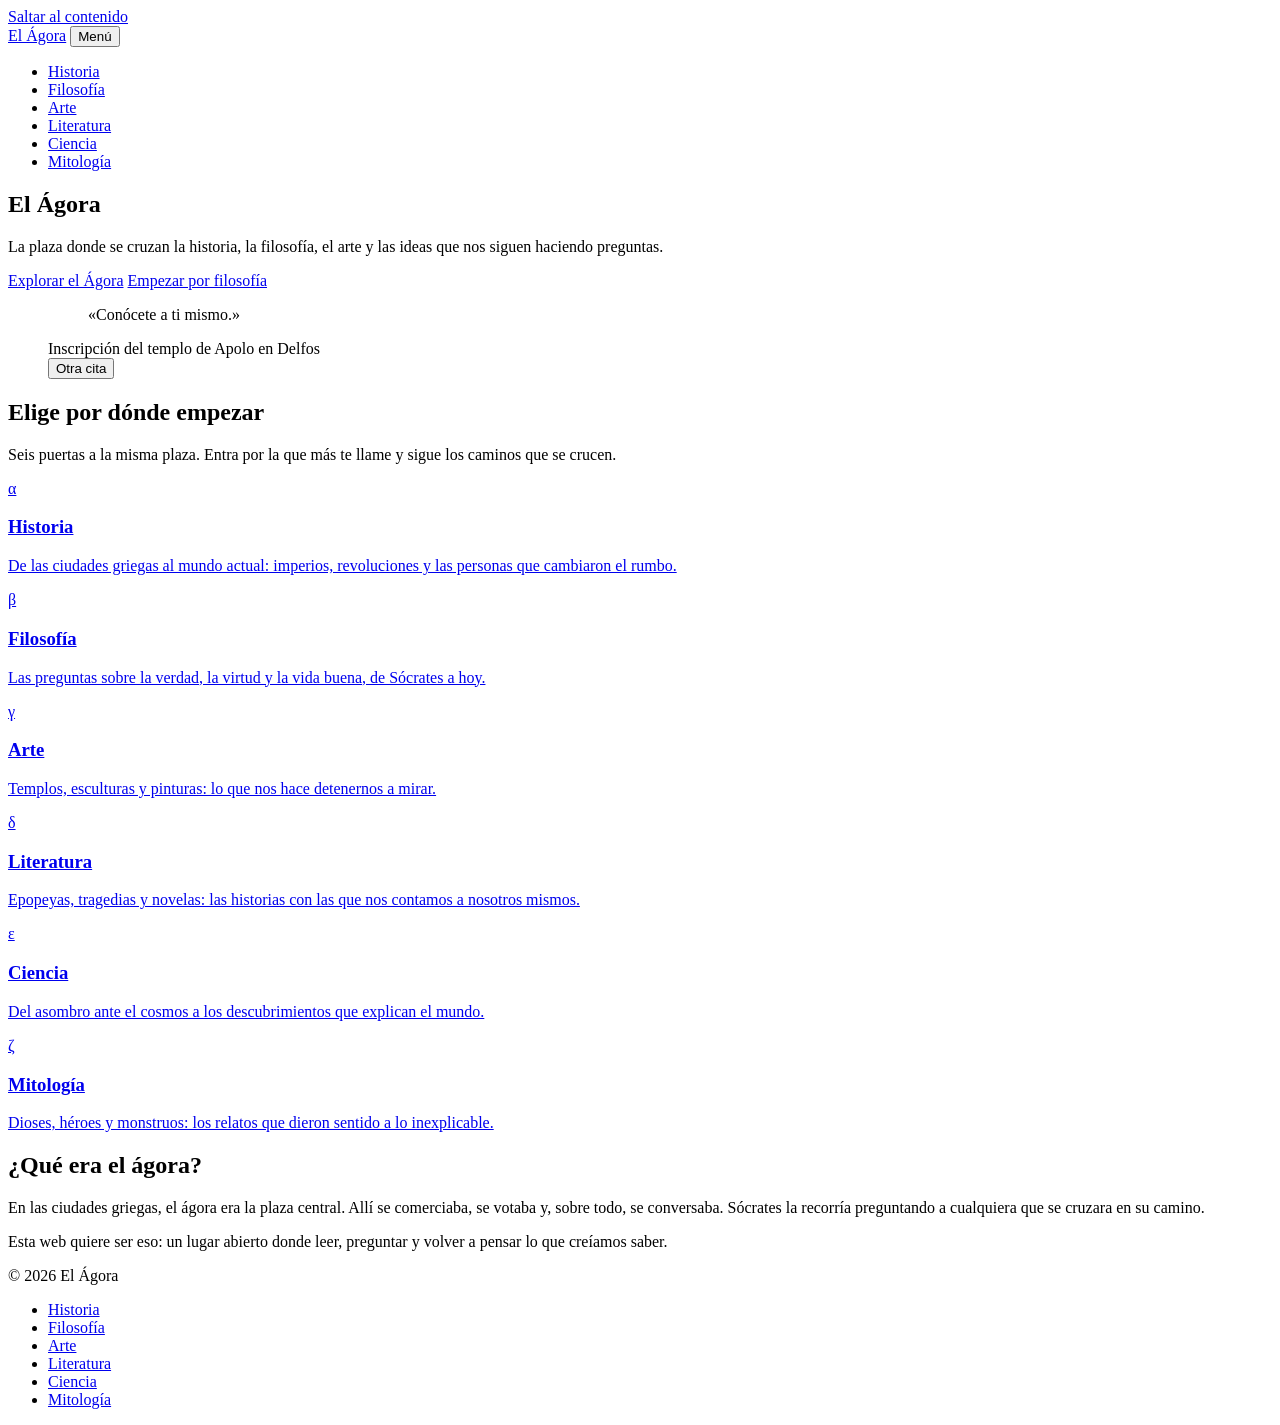
==== index.html @ 1c6135cf "Add files via upload" ====
<!DOCTYPE html>
<html lang="es">
<head>
  <meta charset="UTF-8">
  <meta name="viewport" content="width=device-width, initial-scale=1">
  <title>El Ágora: historia, filosofía y las ideas que siguen en la plaza</title>
  <meta name="description" content="El Ágora es un espacio abierto para leer sobre historia, filosofía, arte, literatura, ciencia y mitología.">
  <link rel="icon" href="data:image/svg+xml,%3Csvg xmlns='http://www.w3.org/2000/svg' viewBox='0 0 100 100'%3E%3Ctext y='.9em' font-size='90'%3E🏛️%3C/text%3E%3C/svg%3E">
  <link rel="preconnect" href="https://fonts.googleapis.com">
  <link rel="preconnect" href="https://fonts.gstatic.com" crossorigin>
  <link href="https://fonts.googleapis.com/css2?family=GFS+Didot&family=Source+Sans+3:wght@400;600&display=swap" rel="stylesheet">
  <link rel="stylesheet" href="css/styles.css">
</head>
<body>
  <a class="skip" href="#contenido">Saltar al contenido</a>

  <header class="site-header" id="header">
    <div class="wrap bar">
      <a class="brand" href="index.html">El Ágora</a>
      <button class="menu-btn" type="button" aria-expanded="false" aria-controls="nav">Menú</button>
      <nav class="nav" id="nav" aria-label="Principal">
        <ul>
          <li><a href="historia.html">Historia</a></li>
          <li><a href="filosofia.html">Filosofía</a></li>
          <li><a href="arte.html">Arte</a></li>
          <li><a href="literatura.html">Literatura</a></li>
          <li><a href="ciencia.html">Ciencia</a></li>
          <li><a href="mitologia.html">Mitología</a></li>
        </ul>
      </nav>
    </div>
  </header>

  <main id="contenido">
    <section class="hero">
      <div class="wrap">
        <h1>El Ágora</h1>
        <p class="lead">La plaza donde se cruzan la historia, la filosofía, el arte y las ideas que nos siguen haciendo preguntas.</p>
        <div class="cta">
          <a class="btn" href="#secciones">Explorar el Ágora</a>
          <a class="btn ghost" href="filosofia.html">Empezar por filosofía</a>
        </div>
        <figure class="quote" id="quote" aria-live="polite">
          <blockquote id="quote-text">«Conócete a ti mismo.»</blockquote>
          <figcaption id="quote-author">Inscripción del templo de Apolo en Delfos</figcaption>
          <button type="button" id="quote-btn">Otra cita</button>
        </figure>
      </div>
      <div class="meander" aria-hidden="true"></div>
    </section>

    <section class="section" id="secciones">
      <div class="wrap">
        <h2>Elige por dónde empezar</h2>
        <p class="section-intro">Seis puertas a la misma plaza. Entra por la que más te llame y sigue los caminos que se crucen.</p>
      </div>
      <div class="wrap">
        <div class="colonnade">
          <a class="col" style="--i:0" href="historia.html">
            <span class="glyph" aria-hidden="true">α</span>
            <h3>Historia</h3>
            <p>De las ciudades griegas al mundo actual: imperios, revoluciones y las personas que cambiaron el rumbo.</p>
          </a>
          <a class="col" style="--i:1" href="filosofia.html">
            <span class="glyph" aria-hidden="true">β</span>
            <h3>Filosofía</h3>
            <p>Las preguntas sobre la verdad, la virtud y la vida buena, de Sócrates a hoy.</p>
          </a>
          <a class="col" style="--i:2" href="arte.html">
            <span class="glyph" aria-hidden="true">γ</span>
            <h3>Arte</h3>
            <p>Templos, esculturas y pinturas: lo que nos hace detenernos a mirar.</p>
          </a>
          <a class="col" style="--i:3" href="literatura.html">
            <span class="glyph" aria-hidden="true">δ</span>
            <h3>Literatura</h3>
            <p>Epopeyas, tragedias y novelas: las historias con las que nos contamos a nosotros mismos.</p>
          </a>
          <a class="col" style="--i:4" href="ciencia.html">
            <span class="glyph" aria-hidden="true">ε</span>
            <h3>Ciencia</h3>
            <p>Del asombro ante el cosmos a los descubrimientos que explican el mundo.</p>
          </a>
          <a class="col" style="--i:5" href="mitologia.html">
            <span class="glyph" aria-hidden="true">ζ</span>
            <h3>Mitología</h3>
            <p>Dioses, héroes y monstruos: los relatos que dieron sentido a lo inexplicable.</p>
          </a>
        </div>
      </div>
    </section>

    <section class="section about" id="sobre">
      <div class="wrap">
        <h2>¿Qué era el ágora?</h2>
        <div>
          <p>En las ciudades griegas, el ágora era la plaza central. Allí se comerciaba, se votaba y, sobre todo, se conversaba. Sócrates la recorría preguntando a cualquiera que se cruzara en su camino.</p>
          <p>Esta web quiere ser eso: un lugar abierto donde leer, preguntar y volver a pensar lo que creíamos saber.</p>
        </div>
      </div>
    </section>
  </main>

  <footer class="site-footer">
    <div class="wrap foot">
      <p>© <span id="year">2026</span> El Ágora</p>
      <ul>
        <li><a href="historia.html">Historia</a></li>
        <li><a href="filosofia.html">Filosofía</a></li>
        <li><a href="arte.html">Arte</a></li>
        <li><a href="literatura.html">Literatura</a></li>
        <li><a href="ciencia.html">Ciencia</a></li>
        <li><a href="mitologia.html">Mitología</a></li>
      </ul>
    </div>
  </footer>

  <script src="js/script.js"></script>
</body>
</html>
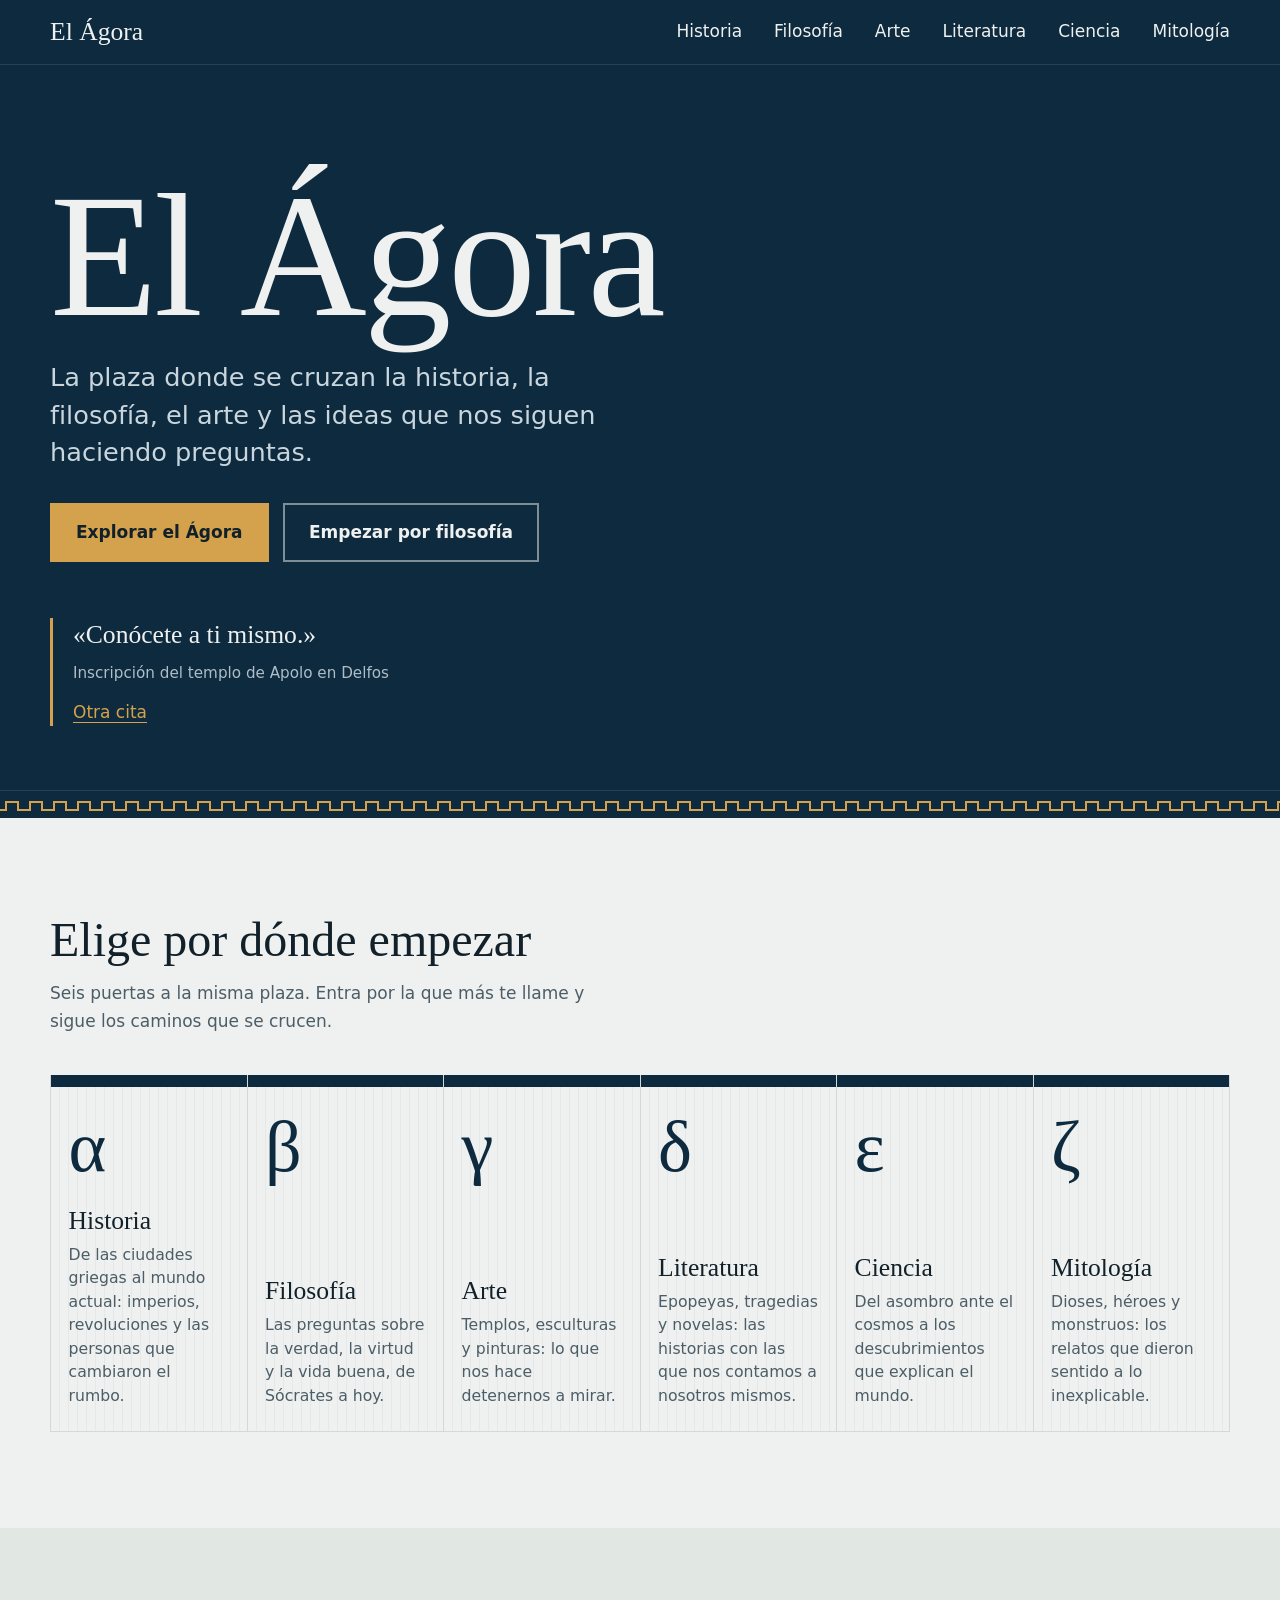
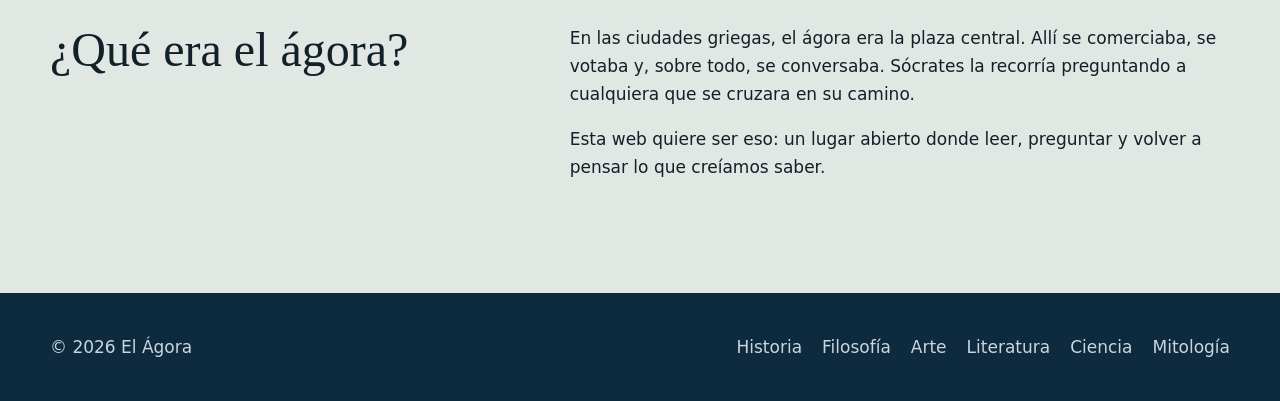
==== commit 333ed54d: "portada" ====
--- a/index.html
+++ b/index.html
@@ -9,7 +9,7 @@
   <link rel="preconnect" href="https://fonts.googleapis.com">
   <link rel="preconnect" href="https://fonts.gstatic.com" crossorigin>
   <link href="https://fonts.googleapis.com/css2?family=GFS+Didot&family=Source+Sans+3:wght@400;600&display=swap" rel="stylesheet">
-  <link rel="stylesheet" href="css/styles.css">
+  <link rel="stylesheet" href="styles.css">
 </head>
 <body>
   <a class="skip" href="#contenido">Saltar al contenido</a>
--- a/styles.css
+++ b/styles.css
@@ -0,0 +1,156 @@
+:root {
+  --aegean: #0e2a3f;
+  --aegean-2: #17445f;
+  --marble: #eef1ef;
+  --stone: #d3d9d5;
+  --ink: #12202a;
+  --muted: #4d5d67;
+  --ochre: #d4a24c;
+  --display: "GFS Didot", "Didot", "Bodoni MT", Georgia, serif;
+  --body: "Source Sans 3", "Segoe UI", system-ui, sans-serif;
+  --max: 1180px;
+}
+
+*, *::before, *::after { box-sizing: border-box; }
+html { scroll-behavior: smooth; }
+body {
+  margin: 0;
+  font: 1.0625rem/1.65 var(--body);
+  color: var(--ink);
+  background: var(--marble);
+  -webkit-font-smoothing: antialiased;
+}
+a { color: inherit; }
+.wrap { width: min(100% - 2.5rem, var(--max)); margin-inline: auto; }
+:focus-visible { outline: 3px solid var(--ochre); outline-offset: 3px; }
+
+.skip { position: absolute; left: -999px; top: 0; z-index: 100; padding: .6rem 1rem; background: var(--ochre); color: var(--ink); }
+.skip:focus { left: 0; }
+
+/* Cabecera */
+.site-header {
+  position: sticky; top: 0; z-index: 50;
+  background: var(--aegean); color: var(--marble);
+  border-bottom: 1px solid rgba(255, 255, 255, .1);
+  transition: border-color .3s;
+}
+.site-header.scrolled { border-bottom-color: var(--ochre); }
+.bar { display: flex; align-items: center; justify-content: space-between; min-height: 64px; }
+.brand { font: 1.6rem var(--display); text-decoration: none; }
+.nav ul { display: flex; gap: 2rem; margin: 0; padding: 0; list-style: none; }
+.nav a { display: inline-block; padding: .4rem 0; text-decoration: none; border-bottom: 2px solid transparent; }
+.nav a:hover, .nav a[aria-current="page"] { border-bottom-color: var(--ochre); }
+.menu-btn {
+  display: none; padding: .45rem 1rem;
+  font: inherit; color: inherit; background: none; cursor: pointer;
+  border: 1px solid rgba(238, 241, 239, .5);
+}
+
+/* Portada */
+.hero { background: var(--aegean); color: var(--marble); padding-top: clamp(3.5rem, 9vw, 7rem); }
+.hero h1 {
+  margin: 0 0 1.5rem;
+  font: 400 clamp(4.5rem, 15vw, 11rem)/.9 var(--display);
+  letter-spacing: -.02em;
+}
+.lead { max-width: 34ch; margin: 0 0 2rem; font-size: clamp(1.2rem, 2.4vw, 1.6rem); line-height: 1.45; color: #c9d6dd; }
+.cta { display: flex; flex-wrap: wrap; gap: .9rem; }
+.btn {
+  display: inline-block; padding: .85rem 1.5rem;
+  font-weight: 600; text-decoration: none;
+  color: var(--ink); background: var(--ochre); border: 2px solid var(--ochre);
+  transition: background .2s, color .2s, border-color .2s;
+}
+.btn:hover { background: transparent; color: var(--ochre); }
+.btn.ghost { color: var(--marble); background: transparent; border-color: rgba(238, 241, 239, .5); }
+.btn.ghost:hover { color: var(--ink); background: var(--marble); border-color: var(--marble); }
+
+.quote { max-width: 46ch; margin: 3.5rem 0 4rem; padding-left: 1.25rem; border-left: 3px solid var(--ochre); }
+.quote blockquote { margin: 0; font: 1.6rem/1.35 var(--display); transition: opacity .25s; }
+.quote figcaption { margin-top: .5rem; font-size: .95rem; color: #aebdc6; transition: opacity .25s; }
+.quote button {
+  margin-top: .8rem; padding: 0;
+  font: inherit; color: var(--ochre); background: none; border: 0; cursor: pointer;
+  text-decoration: underline; text-underline-offset: 4px;
+}
+.quote.swap blockquote, .quote.swap figcaption { opacity: 0; }
+
+.meander {
+  height: 28px;
+  border-top: 1px solid rgba(255, 255, 255, .1);
+  background: url("data:image/svg+xml,%3Csvg xmlns='http://www.w3.org/2000/svg' width='24' height='12'%3E%3Cpath d='M0 11h6V3h12v8h6' fill='none' stroke='%23d4a24c' stroke-width='2'/%3E%3C/svg%3E") repeat-x left center;
+}
+
+/* Secciones */
+.section { padding: clamp(3.5rem, 8vw, 6rem) 0; }
+.section h2 { margin: 0 0 .75rem; font: 400 clamp(2rem, 4.5vw, 3rem)/1.1 var(--display); }
+.section-intro { max-width: 52ch; margin: 0 0 2.5rem; color: var(--muted); }
+
+/* Columnata: cada sección es una columna */
+.colonnade { display: grid; grid-template-columns: repeat(6, 1fr); border-right: 1px solid var(--stone); }
+.col {
+  position: relative; isolation: isolate; overflow: hidden;
+  display: flex; flex-direction: column;
+  min-height: 340px; padding: 2.2rem 1.1rem 1.5rem;
+  text-decoration: none;
+  border-left: 1px solid var(--stone); border-bottom: 1px solid var(--stone);
+  background: repeating-linear-gradient(90deg, transparent 0 8px, rgba(18, 32, 42, .045) 8px 9px);
+  transition: color .35s;
+  animation: rise .9s cubic-bezier(.2, .7, .2, 1) backwards;
+  animation-delay: calc(var(--i) * 90ms);
+}
+.col::before {
+  content: ""; position: absolute; inset: 0 0 auto; z-index: -1;
+  height: 12px; background: var(--aegean);
+  transition: height .45s cubic-bezier(.2, .7, .2, 1);
+}
+.col:hover, .col:focus-visible { color: var(--marble); }
+.col:hover::before, .col:focus-visible::before { height: 100%; }
+.col:focus-visible { outline-offset: -5px; }
+.glyph { margin-bottom: auto; font: 400 4.5rem/1 var(--display); color: var(--aegean); transition: color .35s; }
+.col:hover .glyph, .col:focus-visible .glyph { color: var(--ochre); }
+.col h3 { margin: 1.5rem 0 .5rem; font: 400 1.6rem/1.1 var(--display); }
+.col p { margin: 0; font-size: .98rem; line-height: 1.5; color: var(--muted); transition: color .35s; }
+.col:hover p, .col:focus-visible p { color: #c9d6dd; }
+@keyframes rise {
+  from { clip-path: inset(100% 0 0 0); opacity: 0; }
+  to   { clip-path: inset(0); opacity: 1; }
+}
+
+/* Sobre el ágora */
+.about { background: #e1e7e3; }
+.about .wrap { display: grid; grid-template-columns: 1fr 1.4fr; gap: 3rem; align-items: start; }
+.about h2 { margin: 0; }
+.about p { max-width: 60ch; margin: 0 0 1rem; }
+
+/* Pie */
+.site-footer { padding: 2.5rem 0; background: var(--aegean); color: #c9d6dd; }
+.foot { display: flex; flex-wrap: wrap; justify-content: space-between; gap: 1.5rem; }
+.foot p { margin: 0; }
+.foot ul { display: flex; flex-wrap: wrap; gap: 1.25rem; margin: 0; padding: 0; list-style: none; }
+.foot a { text-decoration: none; }
+.foot a:hover { color: var(--ochre); }
+
+/* Adaptación */
+@media (max-width: 1000px) {
+  .colonnade { grid-template-columns: repeat(3, 1fr); }
+}
+@media (max-width: 860px) {
+  .menu-btn { display: block; }
+  .nav { display: none; position: absolute; top: 100%; left: 0; right: 0; padding: .5rem 1.25rem 1.25rem; background: var(--aegean); border-bottom: 1px solid var(--ochre); }
+  .nav.open { display: block; }
+  .nav ul { flex-direction: column; gap: .25rem; }
+  .nav a { padding: .6rem 0; }
+  .about .wrap { grid-template-columns: 1fr; gap: 1.5rem; }
+}
+@media (max-width: 600px) {
+  .colonnade { grid-template-columns: repeat(2, 1fr); }
+  .col { min-height: 290px; }
+  .glyph { font-size: 3.5rem; }
+}
+
+@media (prefers-reduced-motion: reduce) {
+  html { scroll-behavior: auto; }
+  .col { animation: none; }
+  * { transition-duration: .01ms !important; }
+}
